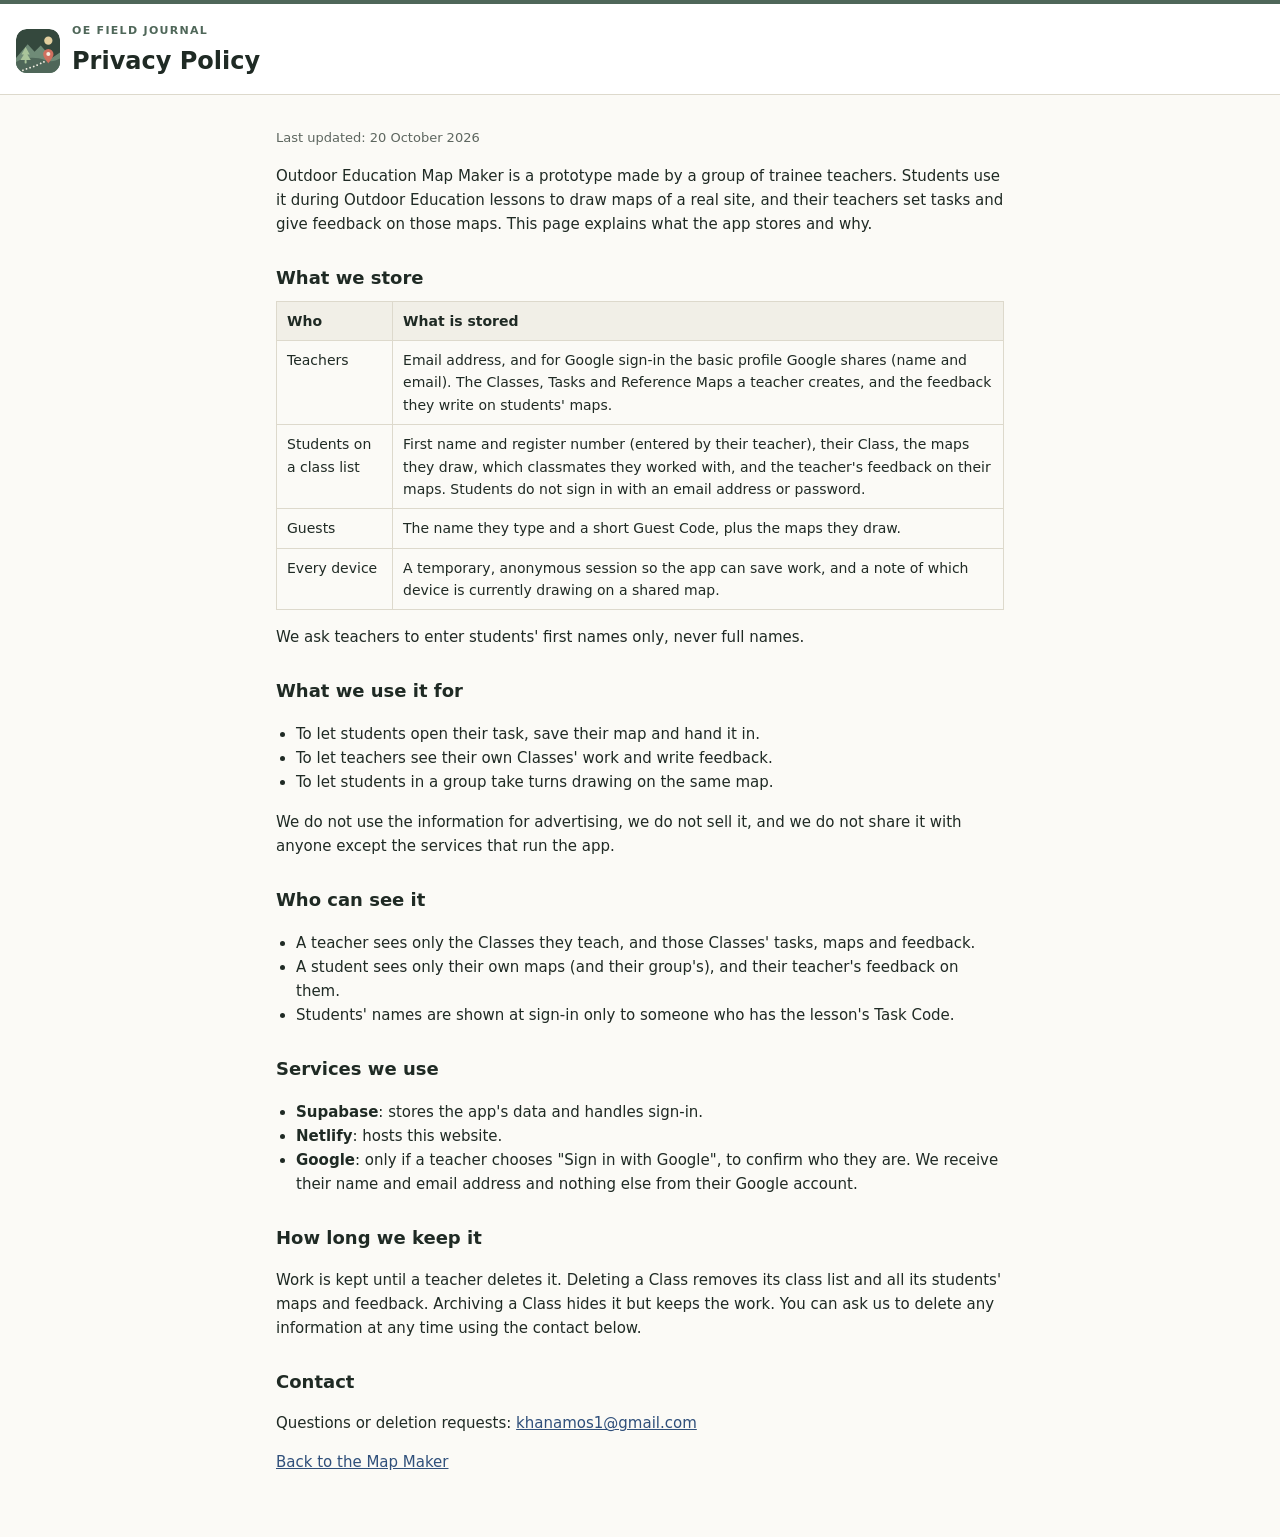
==== privacy.html @ 99194a7e "Add group edit requests and Google sign-in Enable students to request drawing turns, watch live map " ====
<!DOCTYPE html>
<html lang="en">
<head>
<meta charset="UTF-8">
<meta name="viewport" content="width=device-width, initial-scale=1.0">
<title>Privacy Policy · Outdoor Education Map Maker</title>
<link rel="icon" type="image/svg+xml" href="assets/logo.svg">
<style>
:root {
  --ink:#1f2a24;
  --muted:#5d665f;
  --forest:#4f6759;
  --line:#ddd9cc;
  --paper:#fbfaf6;
}
* { box-sizing:border-box; }
body {
  margin:0;
  background:var(--paper);
  color:var(--ink);
  font-family:system-ui, -apple-system, "Segoe UI", Roboto, sans-serif;
  line-height:1.6;
}
header {
  padding:18px 16px 14px;
  border-top:4px solid var(--forest);
  border-bottom:1px solid var(--line);
  background:#fff;
}
header .brand { display:flex; align-items:center; gap:12px; }
header .brand img { width:44px; height:44px; border-radius:11px; }
header .eyebrow {
  color:var(--forest);
  font-size:11px;
  font-weight:800;
  letter-spacing:1.3px;
}
header h1 { margin:2px 0 0; font-size:24px; }
main { max-width:760px; margin:0 auto; padding:20px 16px 48px; }
h2 { margin:28px 0 6px; font-size:18px; }
p, li { font-size:15px; }
ul { padding-left:20px; }
table { width:100%; border-collapse:collapse; margin:8px 0; font-size:14px; }
th, td { padding:8px 10px; border:1px solid var(--line); text-align:left; vertical-align:top; }
th { background:#f1efe7; }
.updated { color:var(--muted); font-size:13px; }
a { color:#2f4f7a; }
</style>
</head>
<body>

<header>
<div class="brand">
<img src="assets/logo.svg" alt="">
<div>
<div class="eyebrow">OE FIELD JOURNAL</div>
<h1>Privacy Policy</h1>
</div>
</div>
</header>

<main>
<p class="updated">Last updated: 20 October 2026</p>

<p>
Outdoor Education Map Maker is a prototype made by a group of trainee teachers.
Students use it during Outdoor Education lessons to draw maps of a real site,
and their teachers set tasks and give feedback on those maps.
This page explains what the app stores and why.
</p>

<h2>What we store</h2>
<table>
<tr><th>Who</th><th>What is stored</th></tr>
<tr>
<td>Teachers</td>
<td>Email address, and for Google sign-in the basic profile Google shares (name and email).
The Classes, Tasks and Reference Maps a teacher creates, and the feedback they write on students' maps.</td>
</tr>
<tr>
<td>Students on a class list</td>
<td>First name and register number (entered by their teacher), their Class, the maps they draw,
which classmates they worked with, and the teacher's feedback on their maps.
Students do not sign in with an email address or password.</td>
</tr>
<tr>
<td>Guests</td>
<td>The name they type and a short Guest Code, plus the maps they draw.</td>
</tr>
<tr>
<td>Every device</td>
<td>A temporary, anonymous session so the app can save work, and a note of which device is currently drawing on a shared map.</td>
</tr>
</table>
<p>We ask teachers to enter students' first names only, never full names.</p>

<h2>What we use it for</h2>
<ul>
<li>To let students open their task, save their map and hand it in.</li>
<li>To let teachers see their own Classes' work and write feedback.</li>
<li>To let students in a group take turns drawing on the same map.</li>
</ul>
<p>We do not use the information for advertising, we do not sell it, and we do not share it with anyone except the services that run the app.</p>

<h2>Who can see it</h2>
<ul>
<li>A teacher sees only the Classes they teach, and those Classes' tasks, maps and feedback.</li>
<li>A student sees only their own maps (and their group's), and their teacher's feedback on them.</li>
<li>Students' names are shown at sign-in only to someone who has the lesson's Task Code.</li>
</ul>

<h2>Services we use</h2>
<ul>
<li><strong>Supabase</strong>: stores the app's data and handles sign-in.</li>
<li><strong>Netlify</strong>: hosts this website.</li>
<li><strong>Google</strong>: only if a teacher chooses "Sign in with Google", to confirm who they are.
We receive their name and email address and nothing else from their Google account.</li>
</ul>

<h2>How long we keep it</h2>
<p>
Work is kept until a teacher deletes it. Deleting a Class removes its class list and all its students' maps and feedback.
Archiving a Class hides it but keeps the work.
You can ask us to delete any information at any time using the contact below.
</p>

<h2>Contact</h2>
<p>Questions or deletion requests: <a href="mailto:khanamos1@gmail.com">khanamos1@gmail.com</a></p>

<p><a href="./">Back to the Map Maker</a></p>
</main>

</body>
</html>
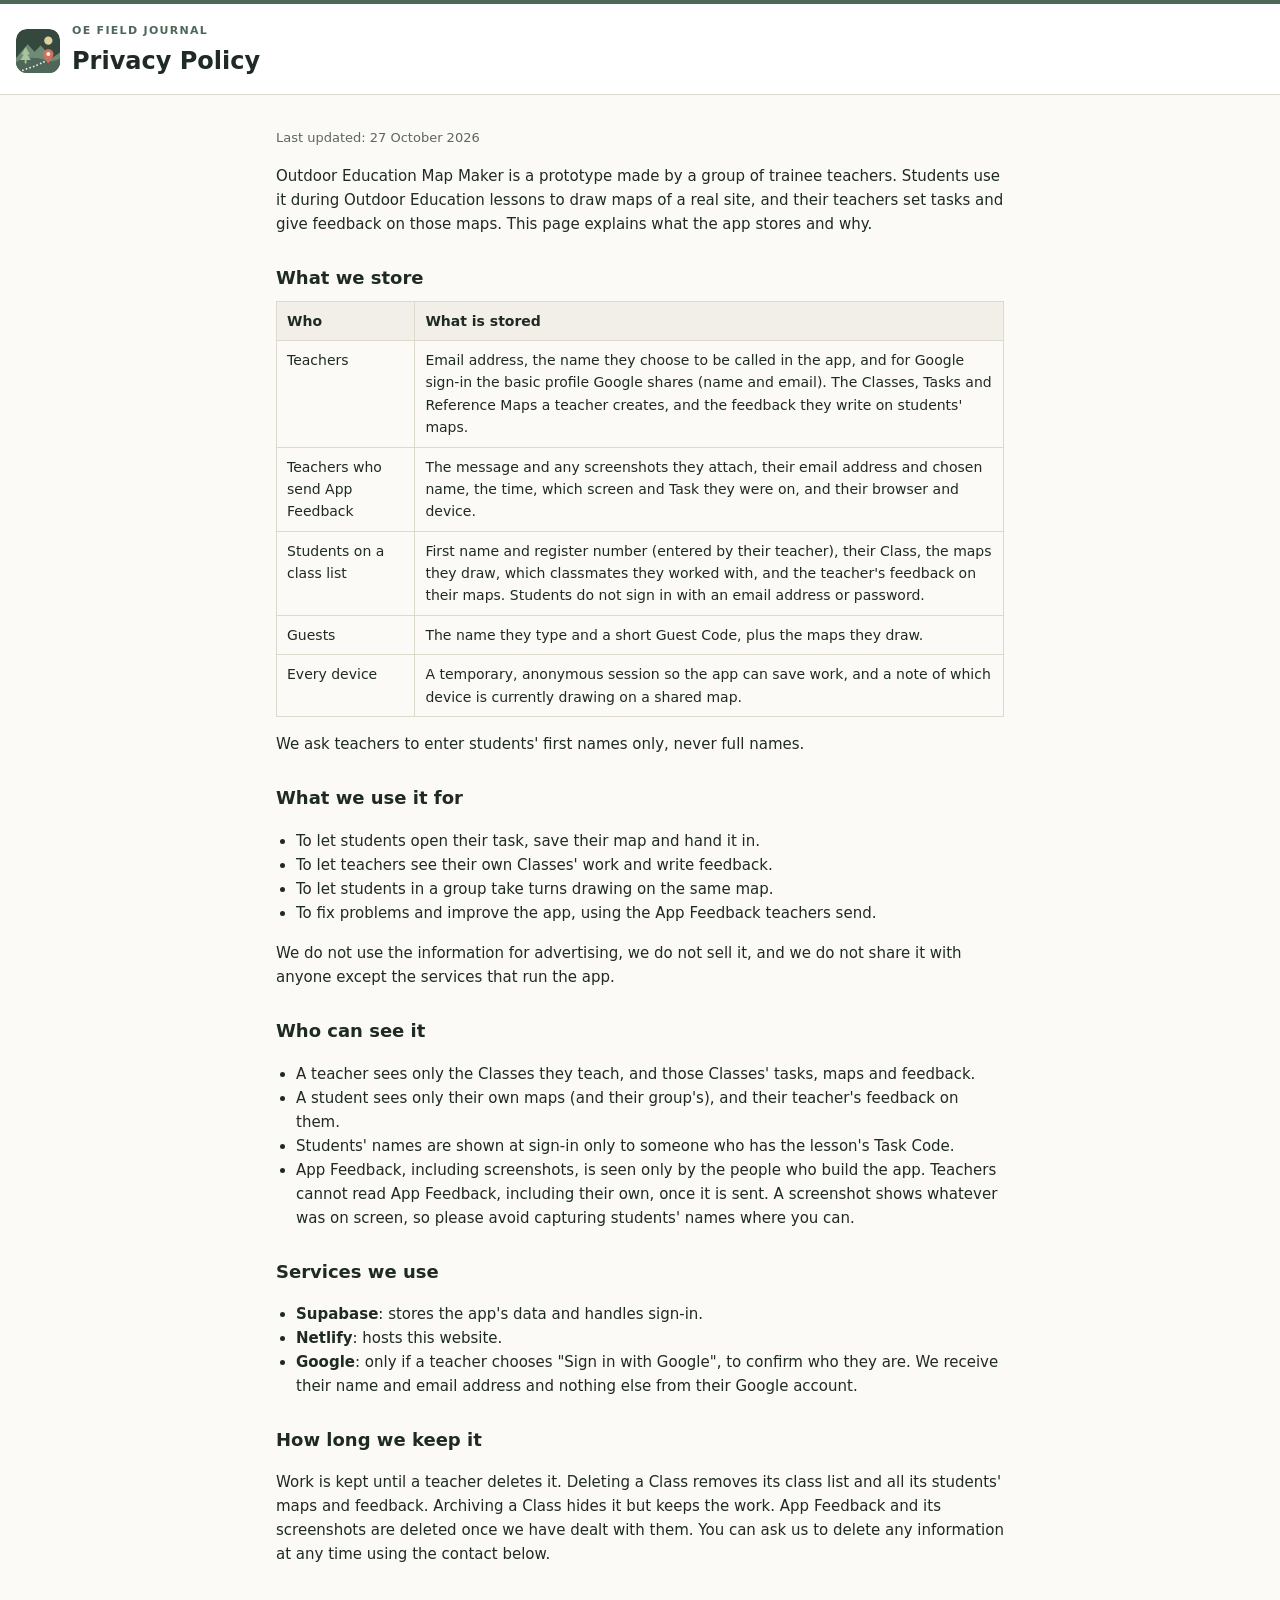
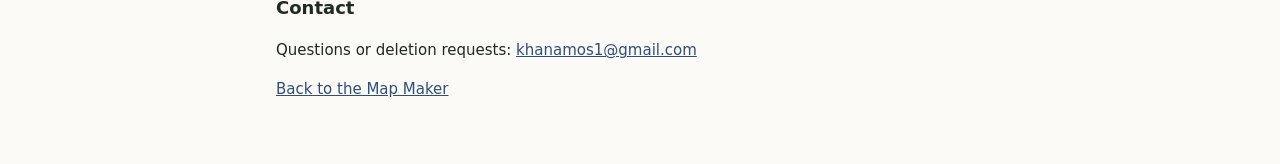
==== commit e2612524: "Say what App Feedback and Teacher Names store on the privacy page Closes #37  Co-Authored-By: Claude" ====
--- a/privacy.html
+++ b/privacy.html
@@ -60,7 +60,7 @@
 </header>
 
 <main>
-<p class="updated">Last updated: 20 October 2026</p>
+<p class="updated">Last updated: 27 October 2026</p>
 
 <p>
 Outdoor Education Map Maker is a prototype made by a group of trainee teachers.
@@ -74,8 +74,13 @@
 <tr><th>Who</th><th>What is stored</th></tr>
 <tr>
 <td>Teachers</td>
-<td>Email address, and for Google sign-in the basic profile Google shares (name and email).
+<td>Email address, the name they choose to be called in the app, and for Google sign-in the basic profile Google shares (name and email).
 The Classes, Tasks and Reference Maps a teacher creates, and the feedback they write on students' maps.</td>
+</tr>
+<tr>
+<td>Teachers who send App Feedback</td>
+<td>The message and any screenshots they attach, their email address and chosen name, the time,
+which screen and Task they were on, and their browser and device.</td>
 </tr>
 <tr>
 <td>Students on a class list</td>
@@ -99,6 +104,7 @@
 <li>To let students open their task, save their map and hand it in.</li>
 <li>To let teachers see their own Classes' work and write feedback.</li>
 <li>To let students in a group take turns drawing on the same map.</li>
+<li>To fix problems and improve the app, using the App Feedback teachers send.</li>
 </ul>
 <p>We do not use the information for advertising, we do not sell it, and we do not share it with anyone except the services that run the app.</p>
 
@@ -107,6 +113,9 @@
 <li>A teacher sees only the Classes they teach, and those Classes' tasks, maps and feedback.</li>
 <li>A student sees only their own maps (and their group's), and their teacher's feedback on them.</li>
 <li>Students' names are shown at sign-in only to someone who has the lesson's Task Code.</li>
+<li>App Feedback, including screenshots, is seen only by the people who build the app.
+Teachers cannot read App Feedback, including their own, once it is sent.
+A screenshot shows whatever was on screen, so please avoid capturing students' names where you can.</li>
 </ul>
 
 <h2>Services we use</h2>
@@ -121,6 +130,7 @@
 <p>
 Work is kept until a teacher deletes it. Deleting a Class removes its class list and all its students' maps and feedback.
 Archiving a Class hides it but keeps the work.
+App Feedback and its screenshots are deleted once we have dealt with them.
 You can ask us to delete any information at any time using the contact below.
 </p>
 
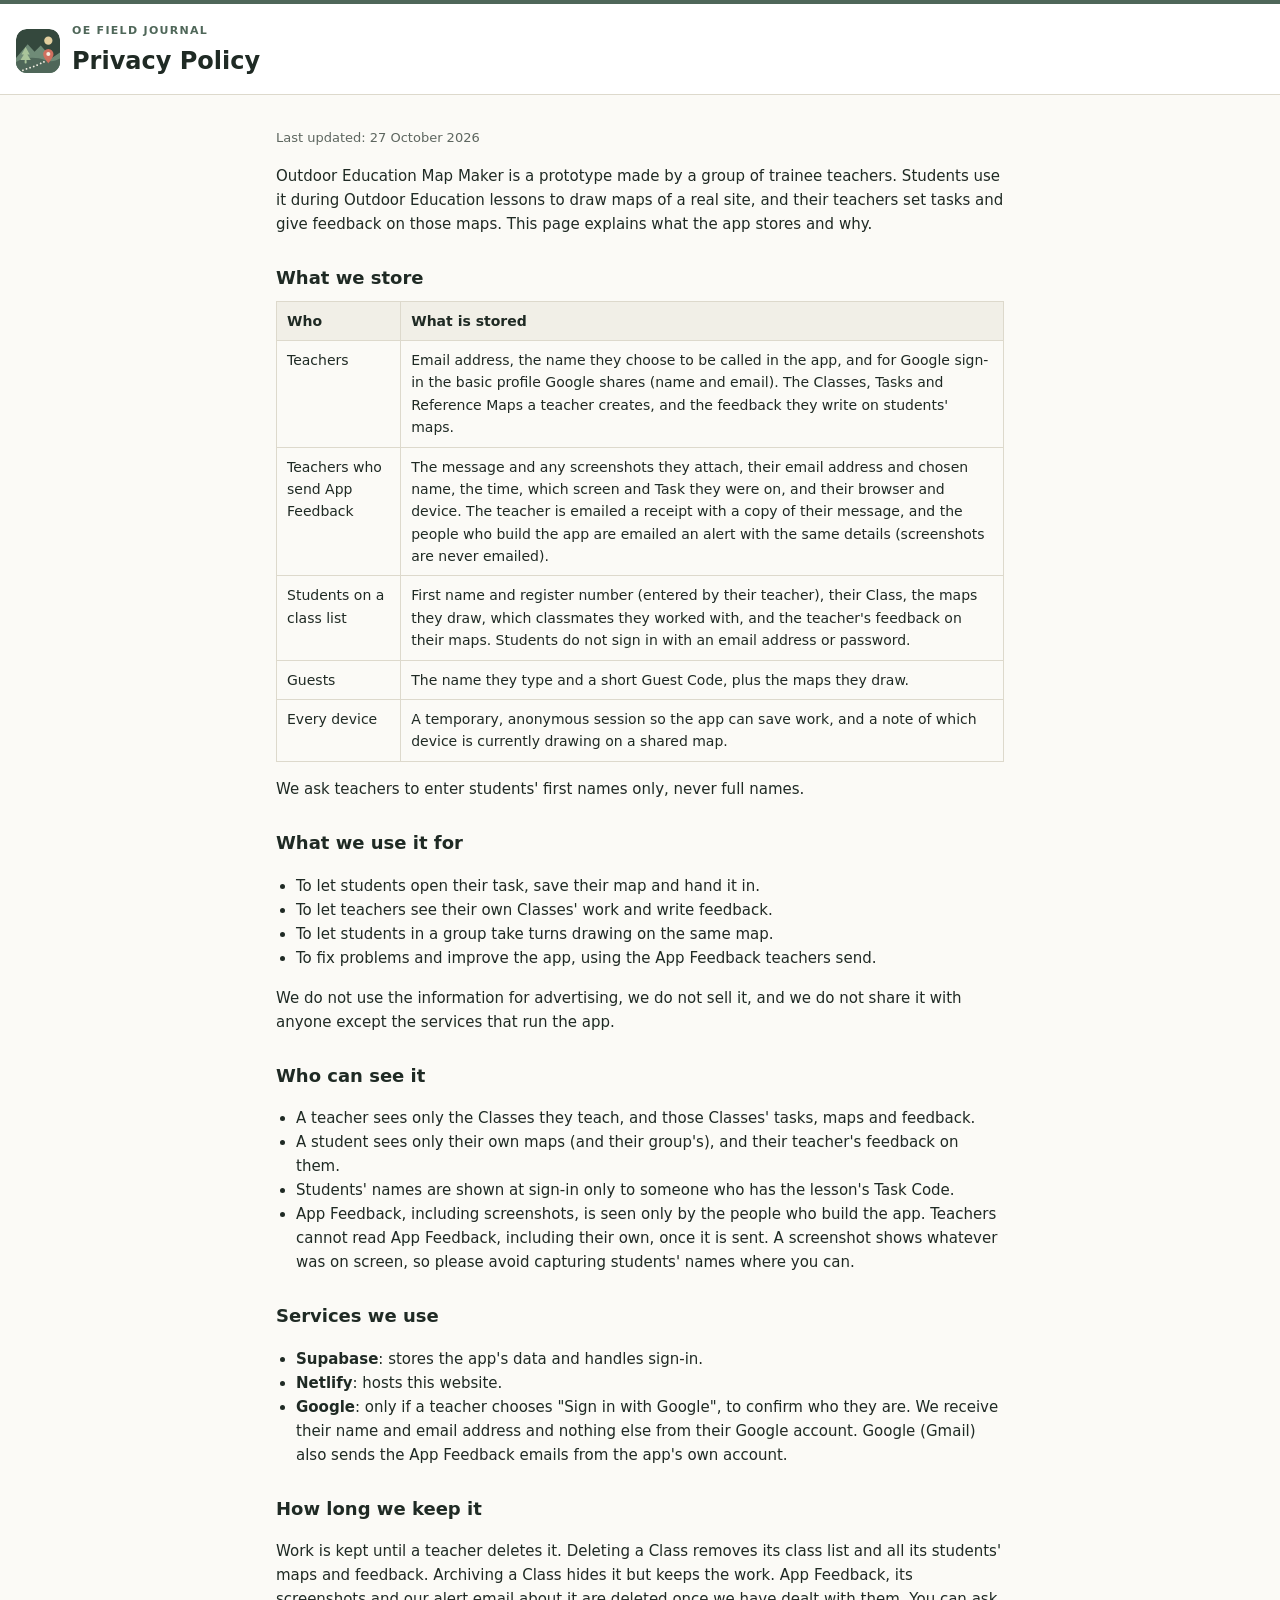
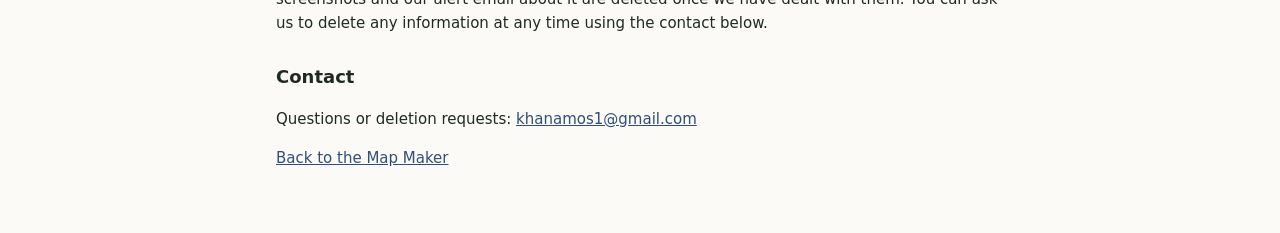
==== commit 51586e6c: "Email a receipt and a group alert for each App Feedback (#39) A Google Apps Script on the app's shar" ====
--- a/privacy.html
+++ b/privacy.html
@@ -80,7 +80,9 @@
 <tr>
 <td>Teachers who send App Feedback</td>
 <td>The message and any screenshots they attach, their email address and chosen name, the time,
-which screen and Task they were on, and their browser and device.</td>
+which screen and Task they were on, and their browser and device.
+The teacher is emailed a receipt with a copy of their message, and the people who build the app are emailed an alert
+with the same details (screenshots are never emailed).</td>
 </tr>
 <tr>
 <td>Students on a class list</td>
@@ -123,14 +125,15 @@
 <li><strong>Supabase</strong>: stores the app's data and handles sign-in.</li>
 <li><strong>Netlify</strong>: hosts this website.</li>
 <li><strong>Google</strong>: only if a teacher chooses "Sign in with Google", to confirm who they are.
-We receive their name and email address and nothing else from their Google account.</li>
+We receive their name and email address and nothing else from their Google account.
+Google (Gmail) also sends the App Feedback emails from the app's own account.</li>
 </ul>
 
 <h2>How long we keep it</h2>
 <p>
 Work is kept until a teacher deletes it. Deleting a Class removes its class list and all its students' maps and feedback.
 Archiving a Class hides it but keeps the work.
-App Feedback and its screenshots are deleted once we have dealt with them.
+App Feedback, its screenshots and our alert email about it are deleted once we have dealt with them.
 You can ask us to delete any information at any time using the contact below.
 </p>
 
